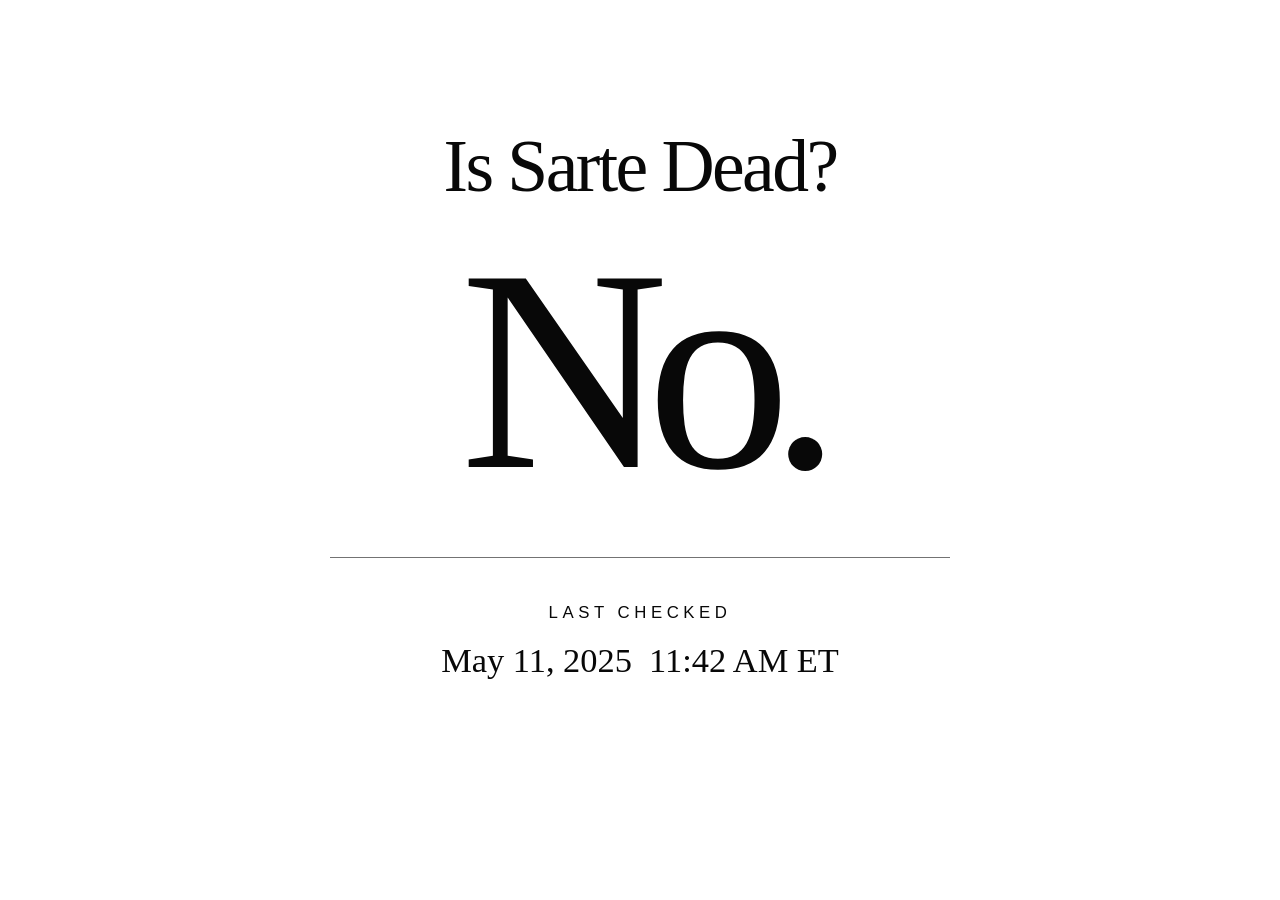
==== site/index.html @ 8a24516a "Move site files into new dir site" ====
<!doctype html>
<html lang="en">
<head>
  <meta charset="utf-8">
  <meta name="viewport" content="width=device-width, initial-scale=1">
  <title>Is Sarte Dead?</title>
  <meta name="description" content="A single-serving status page.">
  <link rel="stylesheet" href="styles.css">
</head>
<body>
  <main class="status-page">
    <section class="status" aria-labelledby="question">
      <h1 id="question">Is Sarte Dead?</h1>
      <p class="answer">No.</p>

      <div class="divider" aria-hidden="true"></div>

      <div class="checked">
        <p class="label">Last checked</p>
        <time datetime="2025-05-11T11:42:00-04:00">May 11, 2025&nbsp;&nbsp;11:42 AM ET</time>
      </div>
    </section>
  </main>
</body>
</html>
---- site/styles.css ----
* {
  box-sizing: border-box;
}

html,
body {
  margin: 0;
  min-height: 100%;
}

body {
  background: #fff;
  color: #080808;
  font-family: Georgia, "Times New Roman", serif;
}

.status-page {
  min-height: 100vh;
  display: grid;
  place-items: center;
  padding: 6vh 24px 12vh;
}

.status {
  width: min(100%, 720px);
  text-align: center;
  transform: translateY(-2vh);
}

h1 {
  margin: 0 0 0.55em;
  font-size: clamp(2.4rem, 6vw, 4.6rem);
  font-weight: 400;
  line-height: 1.05;
  letter-spacing: -0.035em;
}

.answer {
  margin: 0;
  font-size: clamp(9rem, 27vw, 18rem);
  font-weight: 400;
  line-height: 0.86;
  letter-spacing: -0.075em;
}

.divider {
  width: min(100%, 620px);
  height: 1px;
  margin: clamp(3rem, 7vh, 5.5rem) auto clamp(2.2rem, 5vh, 3.5rem);
  background: rgba(0, 0, 0, 0.55);
}

.checked {
  display: grid;
  gap: 1.1rem;
}

.label {
  margin: 0;
  font-family: Arial, Helvetica, sans-serif;
  font-size: clamp(0.85rem, 1.5vw, 1.05rem);
  font-weight: 400;
  text-transform: uppercase;
  letter-spacing: 0.27em;
}

time {
  font-size: clamp(1.45rem, 3vw, 2.15rem);
  line-height: 1.2;
}

@media (max-width: 520px) {
  .status-page {
    padding-inline: 20px;
  }

  h1 {
    margin-bottom: 0.8em;
  }

  .answer {
    font-size: clamp(8rem, 45vw, 12rem);
  }

  time {
    font-size: 1.35rem;
  }
}
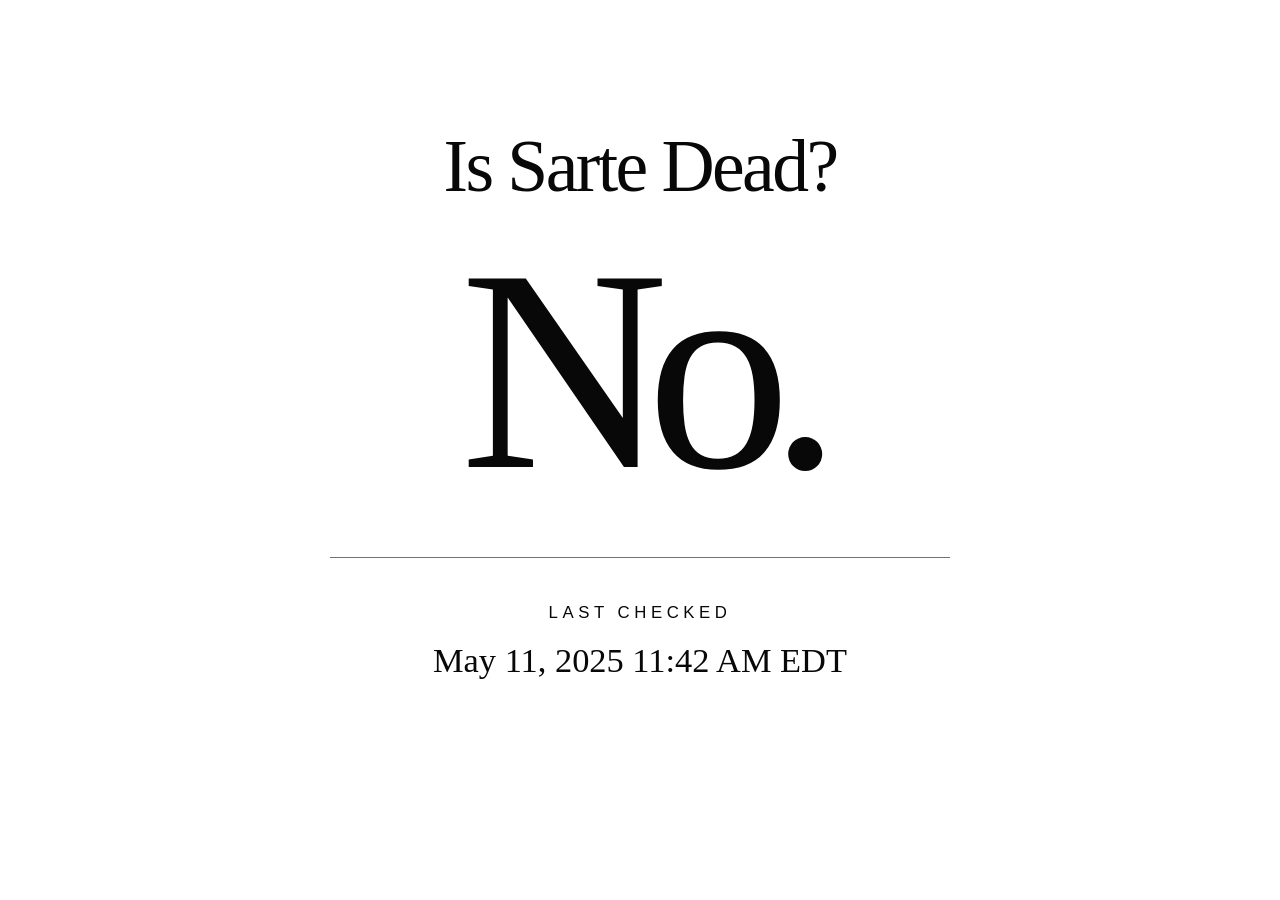
==== commit 09ea0e63: "Configurable person X" ====
--- a/site/index.html
+++ b/site/index.html
@@ -3,23 +3,26 @@
 <head>
   <meta charset="utf-8">
   <meta name="viewport" content="width=device-width, initial-scale=1">
-  <title>Is Sarte Dead?</title>
-  <meta name="description" content="A single-serving status page.">
+  <title>Is X Dead?</title>
+  <meta name="description" content="A configurable single-serving status page.">
   <link rel="stylesheet" href="styles.css">
 </head>
 <body>
   <main class="status-page">
     <section class="status" aria-labelledby="question">
-      <h1 id="question">Is Sarte Dead?</h1>
-      <p class="answer">No.</p>
+      <h1 id="question">Is X Dead?</h1>
+      <p class="answer" id="answer">No.</p>
 
       <div class="divider" aria-hidden="true"></div>
 
       <div class="checked">
         <p class="label">Last checked</p>
-        <time datetime="2025-05-11T11:42:00-04:00">May 11, 2025&nbsp;&nbsp;11:42 AM ET</time>
+        <time id="last-checked"></time>
       </div>
     </section>
   </main>
+
+  <script src="config.js"></script>
+  <script src="app.js"></script>
 </body>
 </html>
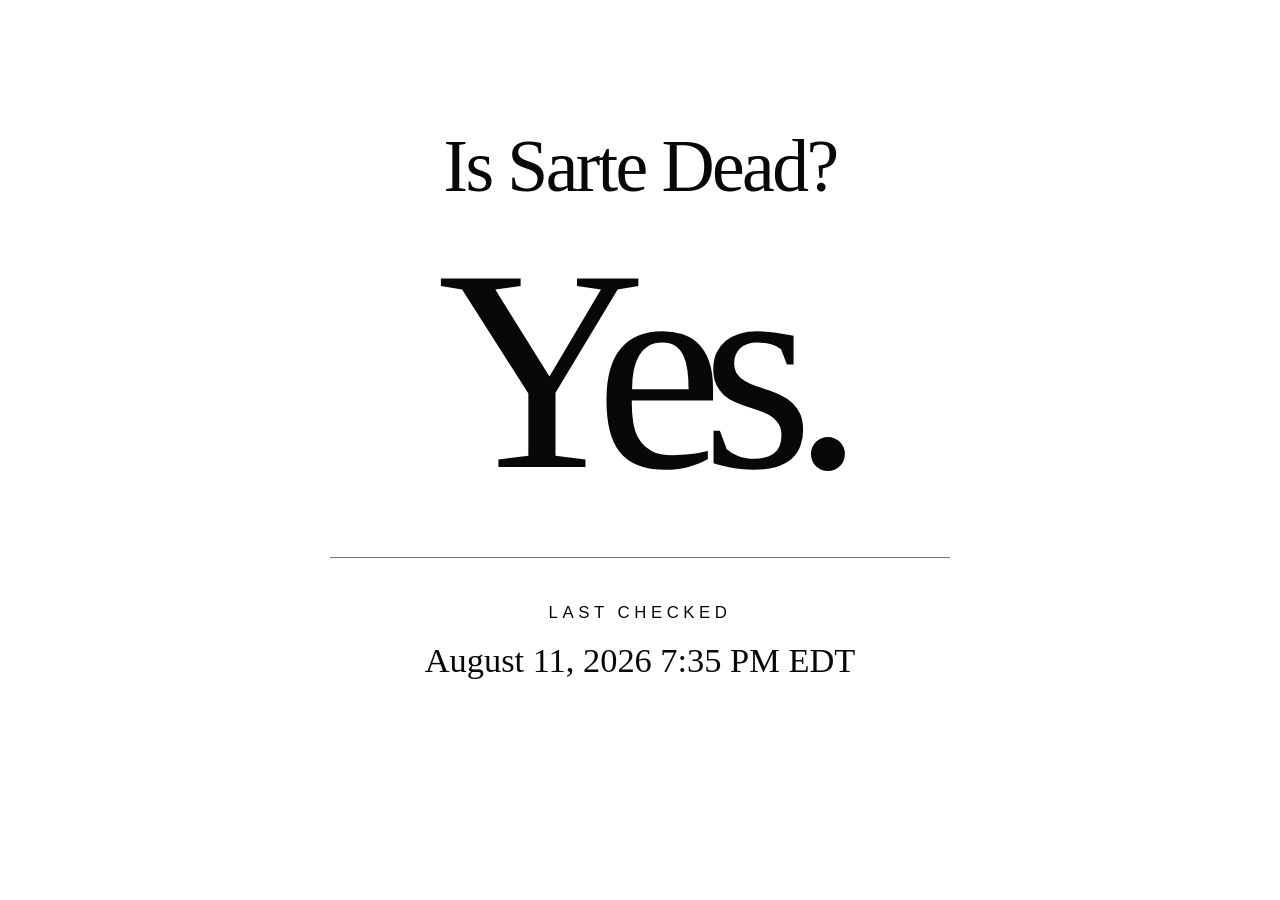
==== commit 27d3101e: "Dynamic X alive per Wikidata" ====
--- a/site/index.html
+++ b/site/index.html
@@ -23,6 +23,7 @@
   </main>
 
   <script src="config.js"></script>
+  <script src="status.js"></script>
   <script src="app.js"></script>
 </body>
 </html>
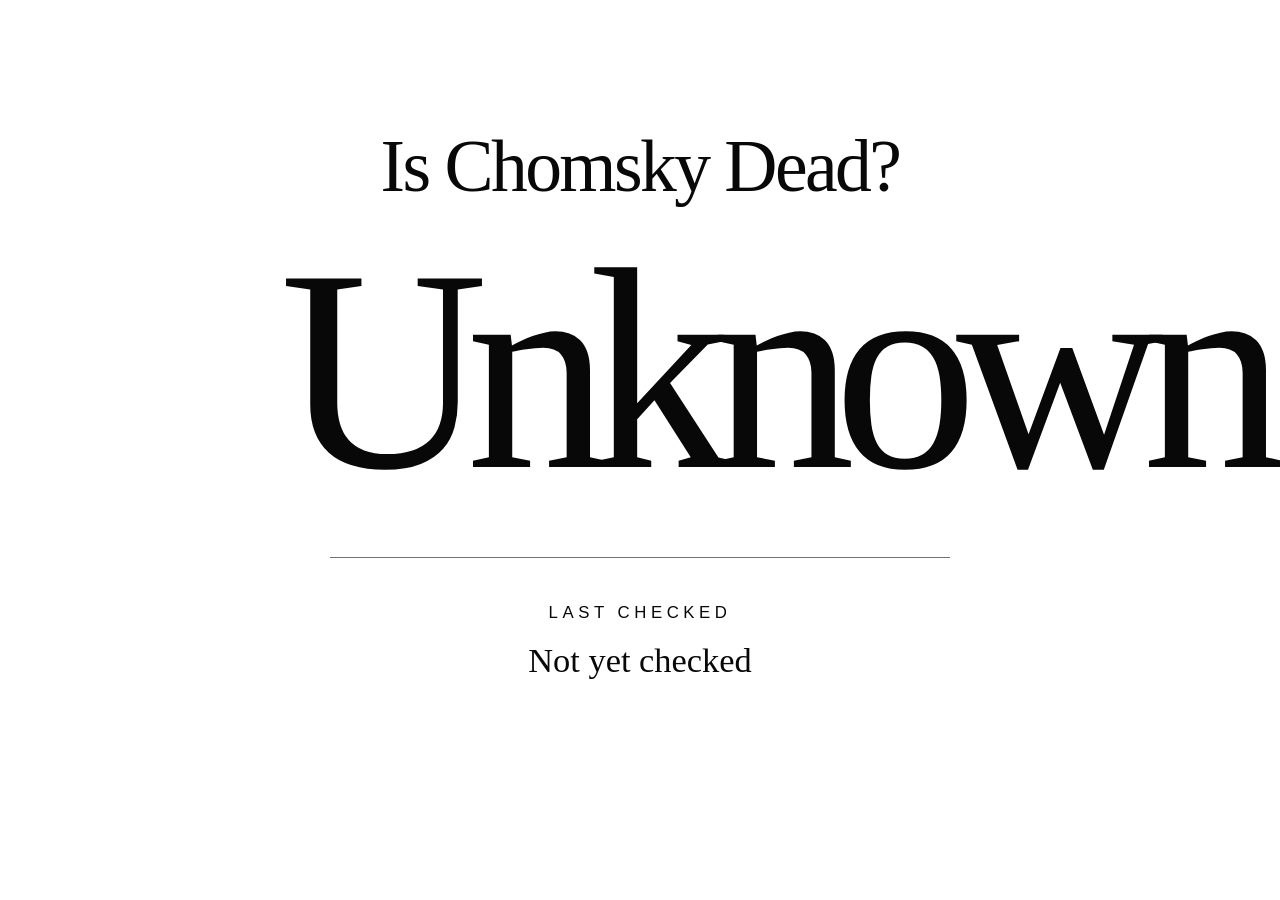
==== commit 9f168377: "Update index.html +yet" ====
--- a/site/index.html
+++ b/site/index.html
@@ -3,14 +3,14 @@
 <head>
   <meta charset="utf-8">
   <meta name="viewport" content="width=device-width, initial-scale=1">
-  <title>Is X Dead?</title>
+  <title>Is X Dead Yet?</title>
   <meta name="description" content="A configurable single-serving status page.">
   <link rel="stylesheet" href="styles.css">
 </head>
 <body>
   <main class="status-page">
     <section class="status" aria-labelledby="question">
-      <h1 id="question">Is X Dead?</h1>
+      <h1 id="question">Is X Dead Yet?</h1>
       <p class="answer" id="answer">No.</p>
 
       <div class="divider" aria-hidden="true"></div>
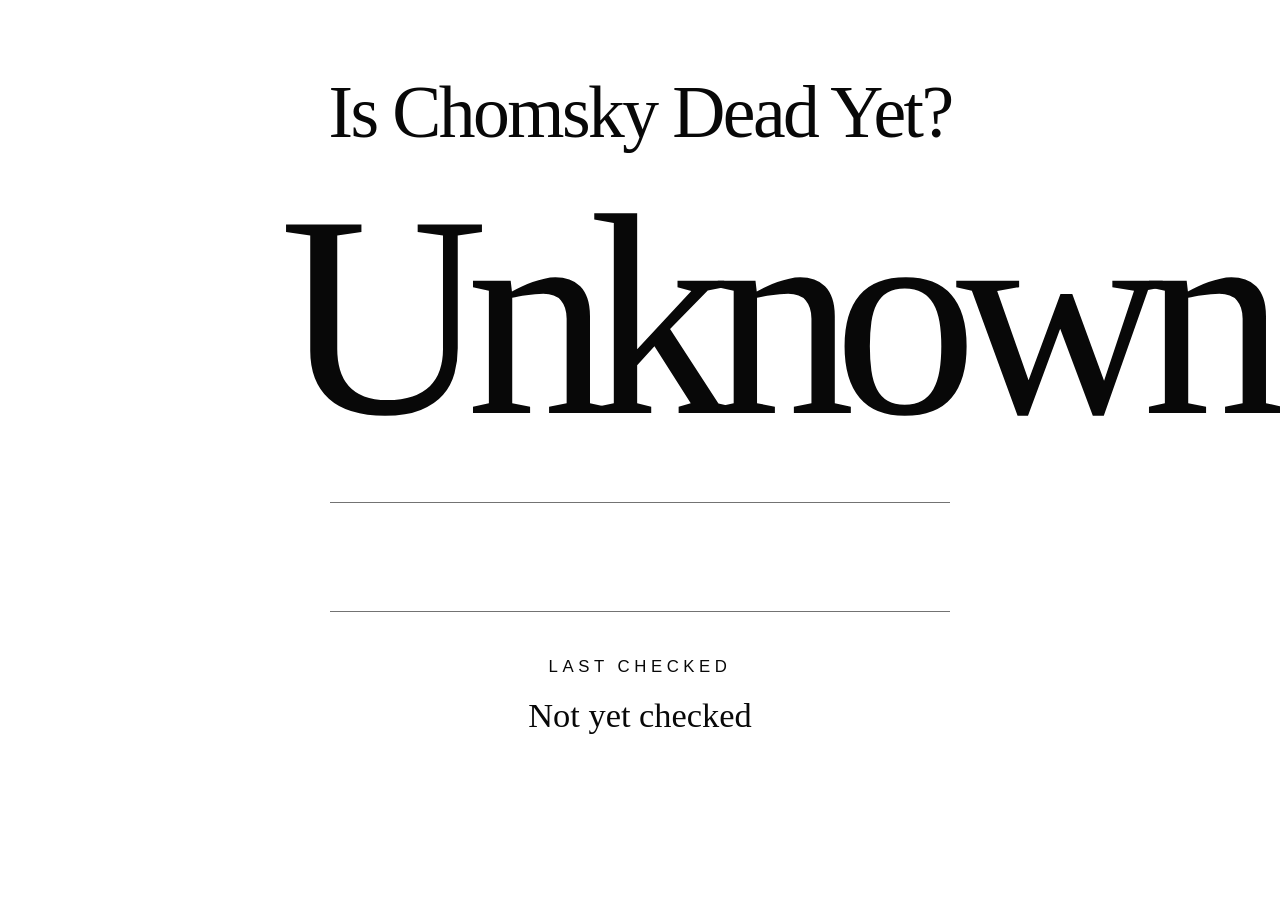
==== commit e0c06c21: "Show image on no (HB mode)" ====
--- a/site/index.html
+++ b/site/index.html
@@ -15,6 +15,10 @@
 
       <div class="divider" aria-hidden="true"></div>
 
+      <img id="dead-image" class="dead-image" src="" alt="" hidden>
+      
+      <div class="divider" aria-hidden="true"></div>
+
       <div class="checked">
         <p class="label">Last checked</p>
         <time id="last-checked"></time>
--- a/site/styles.css
+++ b/site/styles.css
@@ -55,6 +55,14 @@
   gap: 1.1rem;
 }
 
+.dead-image {
+  display: block;
+  max-width: 80vw;
+  max-height: 40vh;
+  margin: 2.5rem auto 0;
+  object-fit: contain;
+}
+
 .label {
   margin: 0;
   font-family: Arial, Helvetica, sans-serif;
